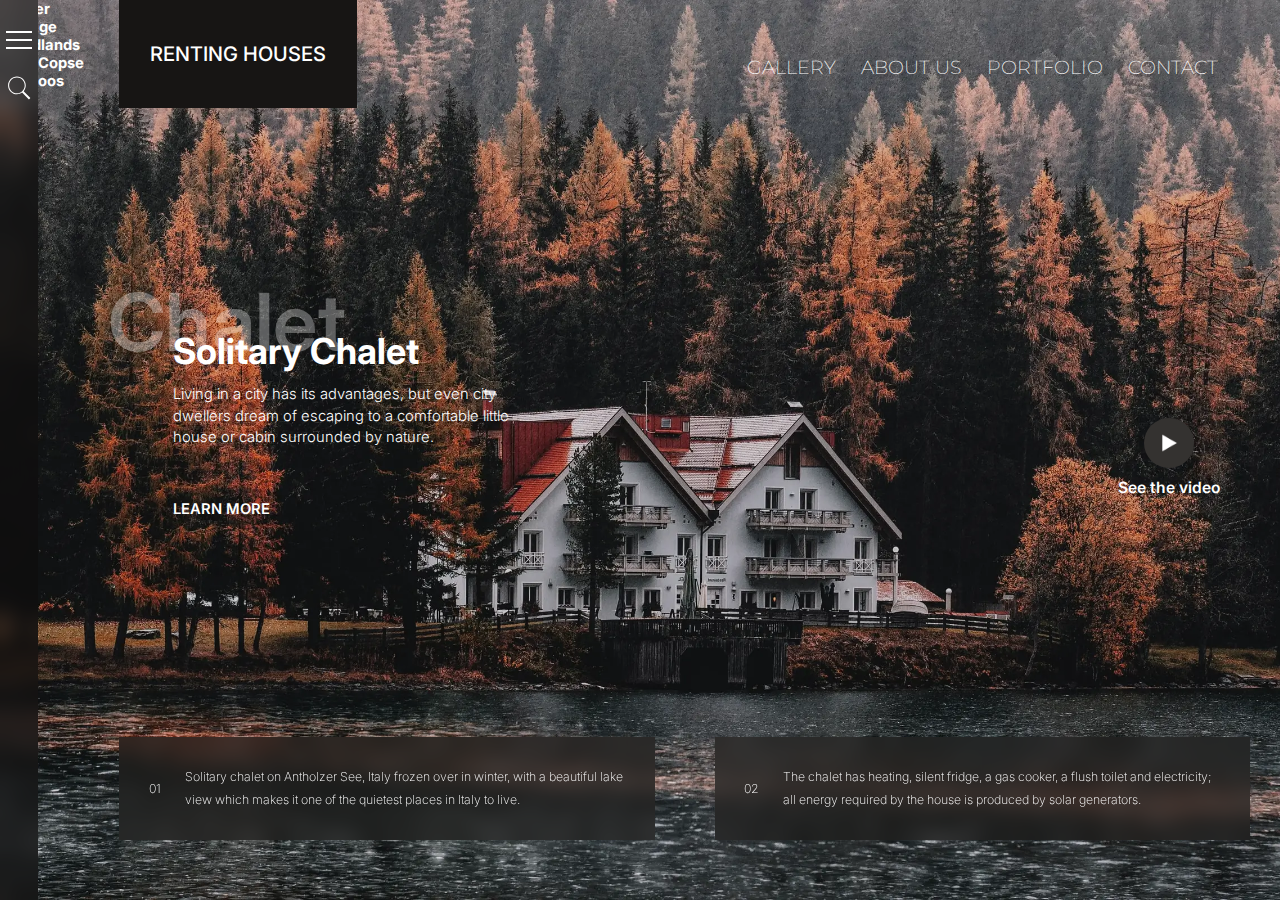
==== index.html @ 2df2606a "Changing houses dinamically almost done" ====
<!DOCTYPE html>
<html lang="en">
<head>
    <meta charset="UTF-8">
    <meta http-equiv="X-UA-Compatible" content="IE=edge">
    <meta name="viewport" content="width=device-width, initial-scale=1.0">
    <title>Solitary Chalet</title>
    <link rel="stylesheet" href="main.css">
    <link rel="preconnect" href="https://fonts.gstatic.com">
    <link href="https://fonts.googleapis.com/css2?family=Inter:wght@300;500;700&family=Montserrat:wght@200&display=swap" rel="stylesheet">
</head>
<body>
    <section class="gallery-hidden">
        <section class="gallery-houses-container">
            <a class="gallery__houses gallery__houses--corner-cottage">
                <article class="gallery__houses-description">
                    <h2>Corner Cottage</h2>
                </article>
            </a>
            <a class="gallery__houses gallery__houses--woodlands">
                <article class="gallery__houses-description">
                    <h2>Woodlands</h2>
                </article>
            </a>
            <a class="gallery__houses gallery__houses--little-copse">
                <article class="gallery__houses-description">
                    <h2>Little Copse</h2>
                </article>
            </a>
            <a class="gallery__houses gallery__houses--cuckoos-nest">
                <article class="gallery__houses-description ">
                    <h2>Cuckoos Nest</h2>
                </article>
            </a>
        </section>
    </section>
    <nav>
        <a href="#" class="nav__gallery">GALLERY</a>
        <a href="#">ABOUT US</a>
        <a href="#">PORTFOLIO</a>
        <a href="#">CONTACT</a>
    </nav>
    <div class="renting">RENTING HOUSES</div>
    <section class="product">
        <span class="product__invisible-text">Chalet</span>
        <h1>Solitary Chalet</h1>
        <p class="product__description">Living in a city has its advantages, but even city dwellers dream of escaping to a comfortable little house or cabin surrounded by nature.</p>
        <p class="product__learn-more"><a href="#">LEARN MORE</a></p>
    </section>
    <div class="play-video">
        <div class="play-video__icon"></div>
        <p>See the video</p>
    </div>
    <article class="house__details house__details--left"><span>01</span><span>Solitary chalet on Antholzer See, Italy frozen over in winter, with a beautiful lake view which makes it one of the quietest places in Italy to live.</span></article>
    <article class="house__details house__details--right"><span>02</span><span>The chalet has heating, silent fridge, a gas cooker, a flush toilet and electricity; all energy required by the house is produced by solar generators.</span></article>
    
    <aside class="left-menu">
        <button class="left-menu__menu-button"><img class= 'left-menu__menu-img' src="images/menu-icon.svg" alt="menu icon"></button>
        <button class="left-menu__search-button"><img class= 'left-menu__search-img' src="images/search-icon.svg" alt="search icon"></button>
    </aside>
    
    <!-- Hidden icons on desktop version -->
    <div class="media-icons media-icons--left-side">
        <a href="#"><img src="images/github-icon.svg" alt="github icon"></a>
        <a href="#"><img src="images/facebook-icon.svg" alt="facebook icon"></a>
    </div>
    <div class="media-icons media-icons--right-side">
        <a href="#"><img src="images/twitter-icon.svg" alt="twitter icon"></a>
        <a href="#"><img src="images/instagram-icon.svg" alt="instagram icon"></a>
    </div>
    <div class="invisible-background"></div>
    <!-- Hidden panels  -->
    <section class="hamburger-menu">
        <div class="centered-menu">
            <span><a class='solitary-chalet'>Solitary Chalet</a></span>
            <span><a class='corner-cottage'>Corner Cottage</a></span>
            <span><a class='woodlands'>Woodlands</a></span>
            <span><a class='little-copse'>Little Copse</a></span>
            <span><a class='cuckoos-nest'>The Cuckoo’s Nest</a></span>
        </div>
    </section>
    <section class="search-menu">
        <div class="input__container">
            <p>What will your next home be?</p>
            <input type="text">
        </div>
    </section>
    <!-- hola mundo -->
    <script src = script.js></script>
</body>
</html>
---- main.css ----
:root {
    --solitary-chalet: rgb(250, 179, 49);
    --corner-cottage:rgb(74, 165, 226); 
    --woodlands:rgb(240, 57, 169);
    --little-copse: rgb(107, 241, 163);
    --cuckoos-nest:rgb(236, 92, 92);
}
* {margin: 0; box-sizing: border-box; transition: transform .2s ease; user-select: none;}
/* Scrollbar styles */
/* body {
    scrollbar-color: rgba(0, 0, 0, .5) rgba(0, 0, 0, 0);
    scrollbar-width: none;
}
body::-webkit-scrollbar {-webkit-appearance: none;}
body::-webkit-scrollbar:vertical {width:6px;}
body::-webkit-scrollbar-button:increment,body::-webkit-scrollbar-button {display: none;} 
body::-webkit-scrollbar:horizontal {height: 10px;}
body::-webkit-scrollbar-thumb {background-color: #adaaaa; border-radius: 20px;}
body::-webkit-scrollbar-track {border-radius: 10px;} */
/* Scrollbar done */
html, body {position: relative; max-width: 100%; overflow-x: hidden;}
html {font-size: 62.5%; font-family: 'Inter', sans-serif; color: white;}
.hamburger-menu {position: absolute; transform: translateX(-100vw); }
.search-menu {position: absolute; transform:translateX(-100vw)}
a {text-decoration: none; color: white;}
button:active, img:active, h1:active, open-aside{transform: scale(1.2);}
nav a:hover {
    transform: scale(1.2);
}
button {
    border: none;
    outline: none;
    background-color: transparent;
    z-index: 3;
}
img {width: calc(1.2em + .3vw); cursor: pointer;}
body {
    height: 100vh;
    display: grid;
    grid-template: 15vh 60vh 30vh 30vh 25vh / repeat(3, 1fr);
    grid-template-areas: 
        "aside aside aside"
        "product product play"
        "details-left details-left details-left"
        "details-right details-right details-right"
        "icons-left nav icons-right";
    background-image: url(images/solitary-chalet.webp);
    background-size: cover;
    background-position: center;
    background-repeat: no-repeat;
}
.renting {
    position: absolute;
    justify-self: center;
    display: flex;
    justify-content: center;
    align-items: center;
    width: 120%;
    height: 10vh;
    grid-row: -1 / 1;
    grid-column: 2 / 3;
    background-color: rgb(23, 21, 20);
    font-size: calc(.8em + .2vw);
    font-weight: 500;
    z-index: 3;
}
aside {
    grid-area: aside;
    display: flex;
    justify-content: space-between;
    height: 10vh;
    padding-left: calc(100vw/7 - calc(1em + .3vw));
    padding-right: calc(100vw/7 - calc(1em + .3vw));
}
.product {
    grid-area: product;
    position: relative;
    font-size: calc(.6em + .5vw);
    width: 70%;
    max-width: 250px;
    margin-left: 14%;
    align-self: center;
    font-weight: 600;
}
.product h1 {
    line-height: calc(.2em + .5vw);
    margin-bottom: 5%;
    font-size: calc(2em + .5vw);
}
.product .product__description {
    line-height: 145%;
    margin-bottom: 10%;
    font-weight: 300;
}
.product .product__learn-more {
    font-weight: 600;
}
.product .product__learn-more a:active {
    color: var(--solitary-chalet);
}
.product__invisible-text {
    position: absolute;
    top: calc(-22px - calc(.2em + .5vw));
    left: -6%;
    font-size: x-large;
    color: rgba(255, 255, 255, 0.322);
    transform: scale(1.4);
}
.play-video {
    grid-area: play;
    height: 26%;
    margin: auto 0;
    display: flex;
    gap: 10%;
    flex-direction: column;
    align-items: center;
}
.play-video .play-video__icon{
    width: 30px;
    height: 30px;
    background-color: rgb(52, 50, 48);
    background-image: url(images/play-icon.png);
    background-size: 40%;
    background-repeat: no-repeat;
    background-position: center;
    border-radius: 50%;
    transition: transform .3s cubic-bezier(1,-0.17, 0.41, 1.18);
}
.play-video p {font-size: calc(.5em + .9vw); font-weight: 600;}

.house__details {
    width: 90%;
    height: 80%;
    max-height: 120px;
    padding: 5%;
    display: flex;
    align-items: center;
    gap: 5%;
    align-self: flex-end;
    justify-self: center;
    margin-bottom: 10%;
    font-size: calc(.6em + .5vw);
    font-weight: 200;
    line-height: 180%;
    background: rgba( 23, 21, 20, 0.60 );
    backdrop-filter: blur( 10.0px );
    -webkit-backdrop-filter: blur( 10.0px );
}
.house__details--left {grid-area: details-left;}
.house__details--right {grid-area: details-right;}
.play {grid-area: play;}
.media-icons {
    height: 40%;
    display: flex;
    gap: 2vh;
    flex-direction: column;
    justify-content: center;
    align-self: center;
}
.media-icons--left-side {
    grid-area: icons-left;
    justify-self: flex-end;
}
nav {
    grid-area: nav;
    align-self: center;
    justify-self: center;
    display: flex;
    flex-direction: column;
    text-align: center;
    gap: 1.5vh;
    padding: 4%;
    font-family: 'Montserrat', sans-serif;
    font-size: calc(.7em + .3vw);
    font-weight: 200;
    color: rgb(233, 224, 224);
}
.media-icons--right-side {grid-area: icons-right;}
.invisible-background {
    width: 101%;
    height: 25vh;
    background-color: #171514;
    grid-row: 5 / span 1;
    grid-column: 1 / span 3;
    z-index: -1;
}
.hamburger-menu, .search-menu {
    width: 100%;
    height: 130vh;
    background: rgba( 0, 0, 0, 0.60 );
    backdrop-filter: blur( 7.0px );
    -webkit-backdrop-filter: blur( 10.0px );
    transition: transform .4s ease;
}
.hamburger-menu--show {transform: translateX(0);}
.search-menu--show {transform: translateX(0);}
.centered-menu, .input__container {
    width: 100vw;
    height: 60vh;
    top: 20vh;
    position: sticky;
    display: flex;
    flex-direction: column;
    justify-content: center;
    align-items: center;
    gap: 10%;
    font-size: calc(2em + 1vw);
    font-family: 'Montserrat', sans-serif;
    transform: scaleX(.9);
}
.centered-menu span a:active {
    color: var(--solitary-chalet);
    transition: .2s ease;
}
.input__container input{
    height: 10%;
    width: 80%;
    padding: 20px;
    max-width: 800px;
    outline: none;
    background-color: rgba(206, 155, 62, 0.63);
    border: none;
    border-radius: 30px;
    color: white;
    font-size: 1.5rem;
    font-family: -apple-system, BlinkMacSystemFont, 'Segoe UI', Roboto, Oxygen, Ubuntu, Cantarell, 'Open Sans', 'Helvetica Neue', sans-serif;
}
/* landscape */
@media (min-width: 560px) and (orientation: landscape) {
    body {
        grid-template: 15vh repeat(2, 1fr) / 7% repeat(2, 1fr);
        grid-template-areas: 
            "left-menu renting nav"
            "left-menu product play"
            "left-menu details-left details-right";
        font-size: calc(.6em + .3vw);
    }
    img {width: calc(1em + .3vw);}
    .hamburger-menu, .search-menu {height: 100%;}
    .menu-close{
        position: fixed;
        top: 3.5%;
    }
    .renting {
        margin-left: 5%;
        justify-self: flex-start;
        width: 40%;
        height: 12vh;
    }
    .media-icons, .invisible-background {
        position: absolute;
        left: -200vw;
    }
    .left-menu {
        grid-area: left-menu;
        position: fixed;
        flex-direction: column;
        justify-content: flex-start;
        gap: 2%;
        height: 100%;
        padding: 0;
        padding-top: 2%;
        background: rgba(14, 13, 13, 0.644);
        backdrop-filter: blur( 10.0px );
        -webkit-backdrop-filter: blur( 10.0px );
    }
    nav {
        flex-direction: initial;
        gap: 2vw;
        font-size: calc(.7em + .3vw);
    }
    .product {
        align-self: flex-end;
        width: auto;
    }
    .play-video {
        justify-self: flex-end;
        align-self: flex-end;
        margin: 0;
        margin-right: 10%;
        font-size: smaller;
    }
    .house__details {height: auto;}
}
@media (min-width: 1024px) and (orientation: landscape) {
    img {width: calc(1em + 1vw);}
    .renting {font-size: calc(1em + .8vw);}
    nav {font-size: calc(.6em + 1vw);}
    .product {
        font-size: 1.5em;
        max-width: 100%;
    }
    .product__invisible-text {
        font-size: calc(3em + 1vw);
        top: calc(-22px - calc(.5em + .5vw));
    }
    .product .product__description {width: 70%;}
    .play-video .play-video__icon {
        width: 50px;
        height: 50px;
    }
    
    .play-video__icon:hover {transform: scale(1.2);}
    .house__details:hover {transform: scale(1.1);}
    .centered-menu span a:hover {color: rgba(245, 219, 105, 0.87);}
}
/* portrait */
@media (min-width: 320px) and (orientation: portrait) {
    /* Hidden gallery */
    .gallery-hidden {
        height: 100%;
        width: 100%;
        position: absolute;
        display:none;
        flex-direction: column;
        padding-top: 11vh;
        z-index: 2;
        transform: translateY(100vh);
        background: rgba( 23, 21, 20, 0.60 );
        backdrop-filter: blur( 10.0px );
        -webkit-backdrop-filter: blur( 10.0px );
    }
    .gallery-show {
        display:initial;
    }
    .gallery-show--transition {
        transform: translateY(0);
        transition: transform .6s cubic-bezier(0.29, 1.1, 0.93, 0.85);
    }
    .gallery-houses-container {
        display: flex;
        flex-direction: column;
        gap: 40px;
        padding: 35px;
    }
    .gallery__houses {
        position: relative;
        height: 200px;
        display: flex;
        align-items: flex-end;
        background-image: url(images/solitary-chalet-768min.jpg);
        border-radius: 10px;
        padding: 15px;
        text-align: center;
        overflow: hidden;
    }
    .gallery__houses:hover {transform: scale(1.1);}
    .gallery__houses:hover .gallery__houses-description{
        position: relative;
        top: 0;
    }
    .gallery__houses-description {
        position: absolute;
        top: 100%;
        transition: .4s ease;
    }


    /* end */
    body {
        height: auto;
        grid-template-rows: 15vh 60vh 15vh 15vh 25vh;
        background-image: url(images/solitary-chalet-mobile-320min.jpg);
        overflow: hidden;
    }
    .search-menu {position: absolute; transform:translateX(100vw);}
    .search-menu--show {transform: translateX(0);}
    .menu-close{
        position: fixed;
        right: calc(100vw/7 - calc(1em + .3vw));;
        top: 3.5%;
    }
    .hamburger-menu__close {left: calc(100vw/7 - calc(1em + .3vw));}
    .play-video__icon:active {
        transform: scale(1.2);
    }
}
@media (min-width: 768px) and (orientation: portrait) {
    body {
        grid-template-rows:  15vh 60vh 30vh 5vh 25vh;
        background-image: url(images/solitary-chalet-768min.jpg);
    }
    img {width: calc(2em + .3vw);}
    .renting {font-size: calc(1.5em + .2vw);}
    nav {font-size: calc(1em + .4vw);}
    .product {
        font-size: calc(1.5em + .5vw);
        max-width: 80%;
    }
    .product .product__invisible-text {font-size: calc(3em + .2vw);}
    .product .product__invisible-text {top: calc(-22px - calc(.7em + .5vw));}
    .play-video .play-video__icon {
        width: 50px;
        height: 50px;
    }
    .house__details {
        width: 65%;
        margin-bottom: 15%;
    }
    .house__details--left {
        grid-column: 1 / 3;
        justify-self: flex-start;
        margin-left: 5%;
    }
    .house__details--right {
        grid-row: 3 / 4;
        grid-column: 2 / 4;
        justify-self: flex-end;
        margin-right: 5%;
    }
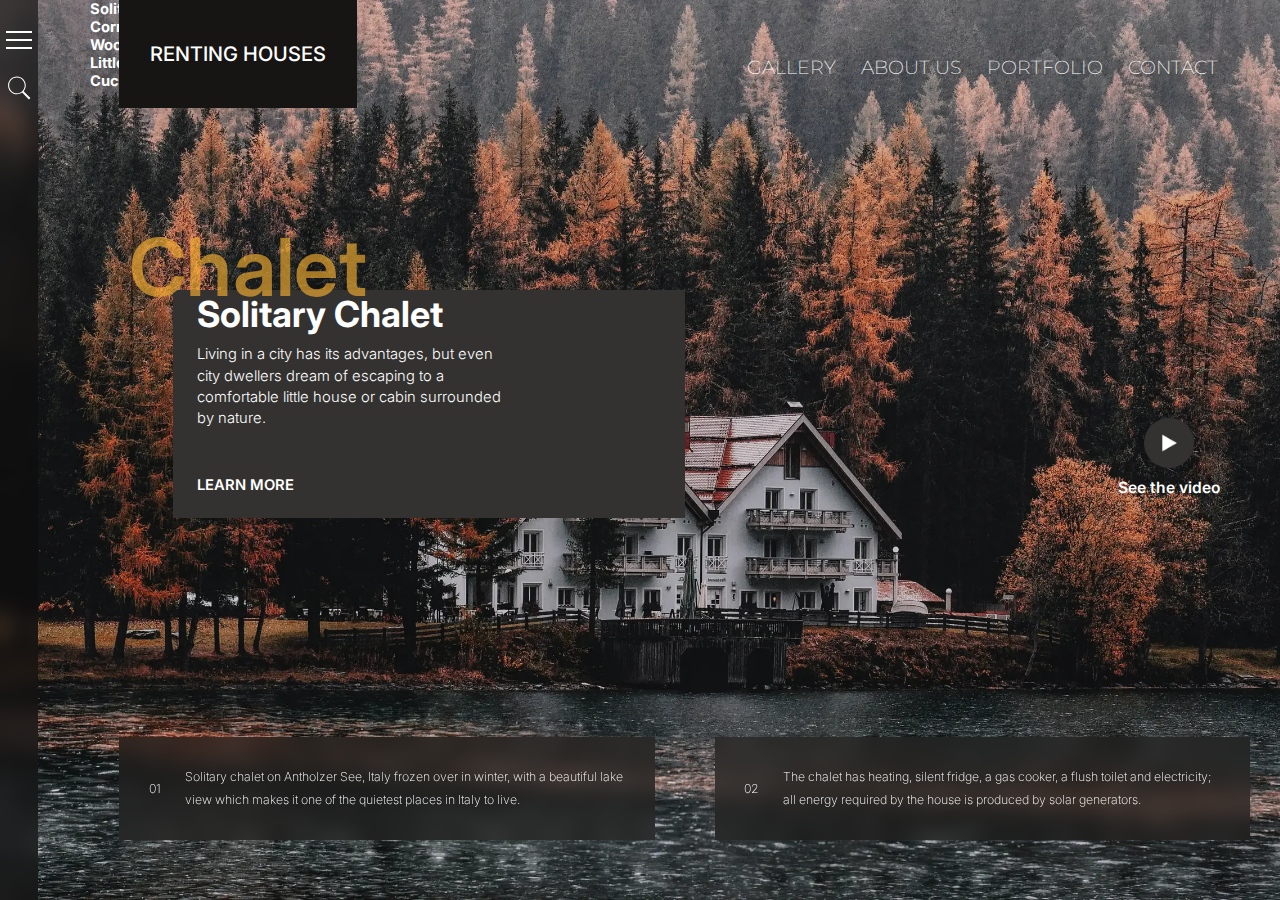
==== commit 37a4361d: "portrait mobile version done" ====
--- a/index.html
+++ b/index.html
@@ -10,24 +10,30 @@
     <link href="https://fonts.googleapis.com/css2?family=Inter:wght@300;500;700&family=Montserrat:wght@200&display=swap" rel="stylesheet">
 </head>
 <body>
-    <section class="gallery-hidden">
+    <div class="background"></div>
+    <section class="menu gallery-hidden">
         <section class="gallery-houses-container">
-            <a class="gallery__houses gallery__houses--corner-cottage">
+            <a class="gallery__houses gallery__houses--solitary-chalet" data-house= 'chalet'>
+                <article class="gallery__houses-description">
+                    <h2>Solitary Chalet</h2>
+                </article>
+            </a>
+            <a class="gallery__houses gallery__houses--corner-cottage" data-house= 'cottage'>
                 <article class="gallery__houses-description">
                     <h2>Corner Cottage</h2>
                 </article>
             </a>
-            <a class="gallery__houses gallery__houses--woodlands">
+            <a class="gallery__houses gallery__houses--woodlands" data-house= 'woodlands'>
                 <article class="gallery__houses-description">
                     <h2>Woodlands</h2>
                 </article>
             </a>
-            <a class="gallery__houses gallery__houses--little-copse">
+            <a class="gallery__houses gallery__houses--little-copse" data-house= 'copse'>
                 <article class="gallery__houses-description">
                     <h2>Little Copse</h2>
                 </article>
             </a>
-            <a class="gallery__houses gallery__houses--cuckoos-nest">
+            <a class="gallery__houses gallery__houses--cuckoos-nest" data-house= 'nest'>
                 <article class="gallery__houses-description ">
                     <h2>Cuckoos Nest</h2>
                 </article>
@@ -70,16 +76,16 @@
     </div>
     <div class="invisible-background"></div>
     <!-- Hidden panels  -->
-    <section class="hamburger-menu">
+    <section class="menu hamburger-menu">
         <div class="centered-menu">
-            <span><a class='solitary-chalet'>Solitary Chalet</a></span>
-            <span><a class='corner-cottage'>Corner Cottage</a></span>
-            <span><a class='woodlands'>Woodlands</a></span>
-            <span><a class='little-copse'>Little Copse</a></span>
-            <span><a class='cuckoos-nest'>The Cuckoo’s Nest</a></span>
+            <span><a class='menu__houses solitary-chalet' data-house= 'chalet'>Solitary Chalet</a></span>
+            <span><a class='menu__houses corner-cottage' data-house= 'cottage'>Corner Cottage</a></span>
+            <span><a class='menu__houses woodlands' data-house= 'woodlands'>Woodlands</a></span>
+            <span><a class='menu__houses little-copse' data-house= 'copse'>Little Copse</a></span>
+            <span><a class='menu__houses cuckoos-nest' data-house= 'nest'>The Cuckoo’s Nest</a></span>
         </div>
     </section>
-    <section class="search-menu">
+    <section class="menu search-menu">
         <div class="input__container">
             <p>What will your next home be?</p>
             <input type="text">
--- a/main.css
+++ b/main.css
@@ -6,19 +6,15 @@
     --cuckoos-nest:rgb(236, 92, 92);
 }
 * {margin: 0; box-sizing: border-box; transition: transform .2s ease; user-select: none;}
-/* Scrollbar styles */
-/* body {
-    scrollbar-color: rgba(0, 0, 0, .5) rgba(0, 0, 0, 0);
-    scrollbar-width: none;
-}
-body::-webkit-scrollbar {-webkit-appearance: none;}
-body::-webkit-scrollbar:vertical {width:6px;}
-body::-webkit-scrollbar-button:increment,body::-webkit-scrollbar-button {display: none;} 
-body::-webkit-scrollbar:horizontal {height: 10px;}
-body::-webkit-scrollbar-thumb {background-color: #adaaaa; border-radius: 20px;}
-body::-webkit-scrollbar-track {border-radius: 10px;} */
-/* Scrollbar done */
-html, body {position: relative; max-width: 100%; overflow-x: hidden;}
+
+html, body {
+    position: relative;
+    max-width: 100%; 
+    overflow-x: hidden;
+}
+.overflow-hidden {
+    overflow-y: hidden;
+}
 html {font-size: 62.5%; font-family: 'Inter', sans-serif; color: white;}
 .hamburger-menu {position: absolute; transform: translateX(-100vw); }
 .search-menu {position: absolute; transform:translateX(-100vw)}
@@ -81,6 +77,8 @@
     margin-left: 14%;
     align-self: center;
     font-weight: 600;
+    background-color: rgb(52, 50, 48);
+    padding: 3% 5% 4% 4%;
 }
 .product h1 {
     line-height: calc(.2em + .5vw);
@@ -101,7 +99,7 @@
 .product__invisible-text {
     position: absolute;
     top: calc(-22px - calc(.2em + .5vw));
-    left: -6%;
+    left: -2%;
     font-size: x-large;
     color: rgba(255, 255, 255, 0.322);
     transform: scale(1.4);
@@ -191,11 +189,13 @@
     backdrop-filter: blur( 7.0px );
     -webkit-backdrop-filter: blur( 10.0px );
     transition: transform .4s ease;
+    display: flex;
+    justify-content: center;
 }
 .hamburger-menu--show {transform: translateX(0);}
 .search-menu--show {transform: translateX(0);}
 .centered-menu, .input__container {
-    width: 100vw;
+    width: auto;
     height: 60vh;
     top: 20vh;
     position: sticky;
@@ -308,7 +308,7 @@
 @media (min-width: 320px) and (orientation: portrait) {
     /* Hidden gallery */
     .gallery-hidden {
-        height: 100%;
+        height: 100vh;
         width: 100%;
         position: absolute;
         display:none;
@@ -319,19 +319,23 @@
         background: rgba( 23, 21, 20, 0.60 );
         backdrop-filter: blur( 10.0px );
         -webkit-backdrop-filter: blur( 10.0px );
+        transition: transform .6s ease-in-out;
+        overscroll-behavior: contain;
+        overflow: scroll;
     }
     .gallery-show {
         display:initial;
     }
     .gallery-show--transition {
         transform: translateY(0);
-        transition: transform .6s cubic-bezier(0.29, 1.1, 0.93, 0.85);
+        transition: transform .6s ease-in-out;
     }
     .gallery-houses-container {
         display: flex;
         flex-direction: column;
         gap: 40px;
         padding: 35px;
+        /* overflow: scroll; */
     }
     .gallery__houses {
         position: relative;
@@ -344,13 +348,34 @@
         text-align: center;
         overflow: hidden;
     }
+
+    .gallery__houses--solitary-chalet {
+        background-image: url(images/solitary-chalet.webp);
+        background-size:cover;
+    }
+    .gallery__houses--corner-cottage {
+        background-image: url(images/cottage.jpg);
+        background-size: cover;
+    }
+    .gallery__houses--woodlands {
+        background-image: url(images/woodlands.jpg);
+        background-size: cover;
+    }
+    .gallery__houses--little-copse {
+        background-image: url(images/copse.jpg);
+        background-size: cover;
+    }
+    .gallery__houses--cuckoos-nest {
+        background-image: url(images/nest.jpg);
+        background-size: cover;
+    }
     .gallery__houses:hover {transform: scale(1.1);}
     .gallery__houses:hover .gallery__houses-description{
         position: relative;
         top: 0;
     }
     .gallery__houses-description {
-        position: absolute;
+        /* position: absolute; */
         top: 100%;
         transition: .4s ease;
     }
@@ -361,7 +386,6 @@
         height: auto;
         grid-template-rows: 15vh 60vh 15vh 15vh 25vh;
         background-image: url(images/solitary-chalet-mobile-320min.jpg);
-        overflow: hidden;
     }
     .search-menu {position: absolute; transform:translateX(100vw);}
     .search-menu--show {transform: translateX(0);}
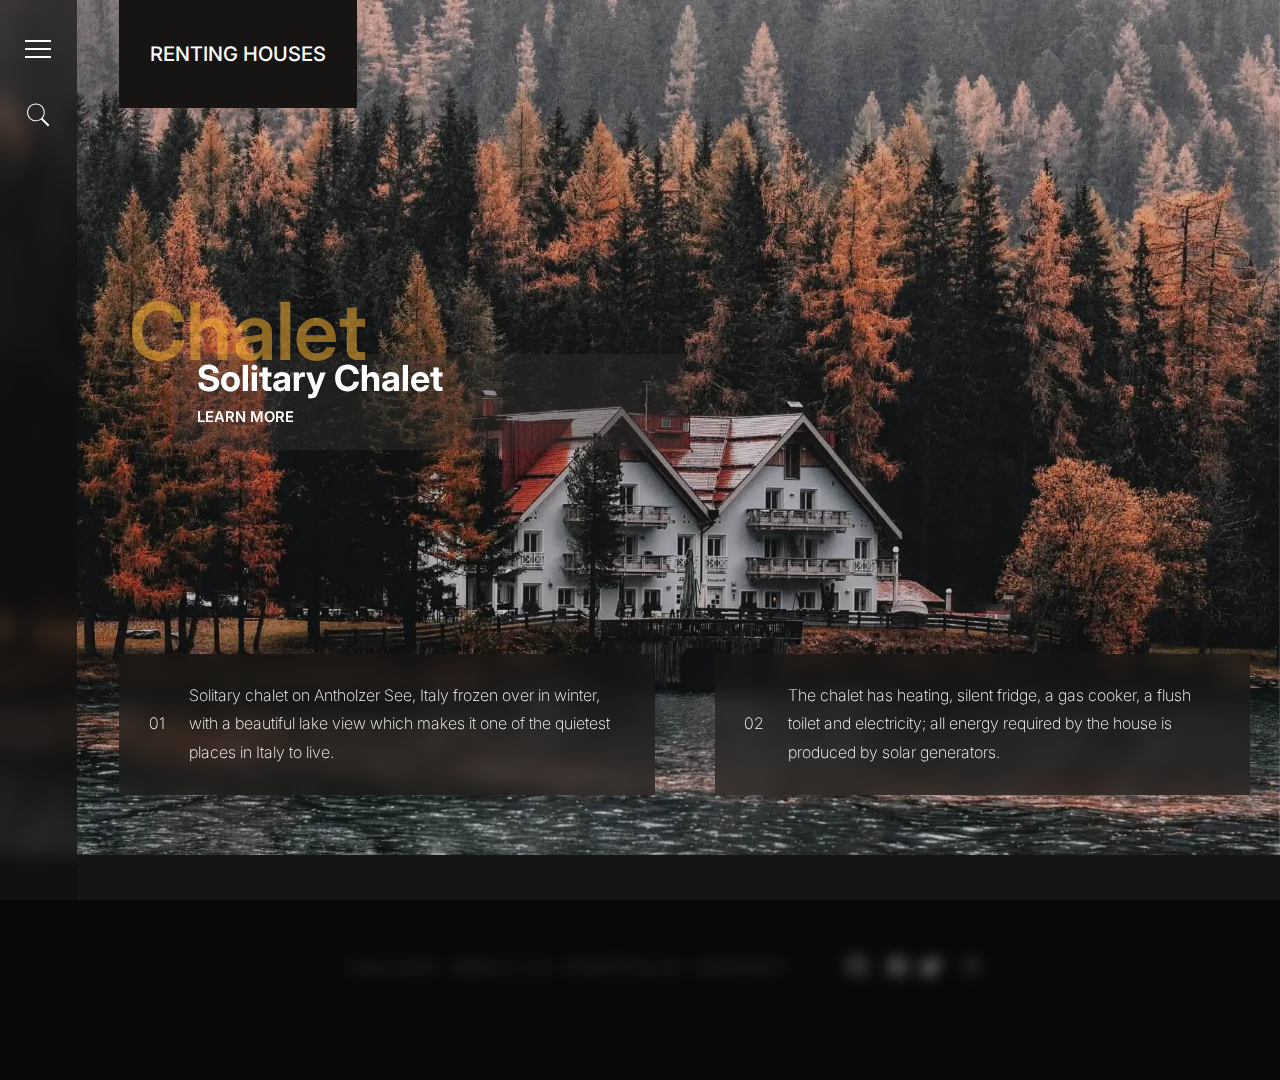
==== commit 25fb4e35: "performance increased by image size reducing and lazyload script" ====
--- a/index.html
+++ b/index.html
@@ -8,44 +8,45 @@
     <link rel="stylesheet" href="main.css">
     <link rel="preconnect" href="https://fonts.gstatic.com">
     <link href="https://fonts.googleapis.com/css2?family=Inter:wght@300;500;700&family=Montserrat:wght@200&display=swap" rel="stylesheet">
+    <script defer src = script.js></script>
 </head>
 <body>
-    <div class="background"></div>
-    <section class="menu gallery-hidden">
+    <img class='bodyBackImg lazyload' data-src="images/solitary-chalet.jpg" alt="">
+    <section class="menu gallery-menu">
         <section class="gallery-houses-container">
-            <a class="gallery__houses gallery__houses--solitary-chalet" data-house= 'chalet'>
+            <a class="gallery__houses" data-house= 'chalet'>
+                <img class='gallery__img lazyload' data-src="images/solitary-chalet-tablet.jpg" alt="">
                 <article class="gallery__houses-description">
                     <h2>Solitary Chalet</h2>
                 </article>
             </a>
-            <a class="gallery__houses gallery__houses--corner-cottage" data-house= 'cottage'>
+            <a class="gallery__houses" data-house= 'cottage'>
+                <img class='gallery__img lazyload' data-src="images/cottage-tablet.jpg" alt="">
                 <article class="gallery__houses-description">
                     <h2>Corner Cottage</h2>
                 </article>
             </a>
-            <a class="gallery__houses gallery__houses--woodlands" data-house= 'woodlands'>
+            <a class="gallery__houses" data-house= 'woodlands'>
+                <img class='gallery__img lazyload' data-src="images/woodlands-tablet.jpg" alt="">
                 <article class="gallery__houses-description">
                     <h2>Woodlands</h2>
                 </article>
             </a>
-            <a class="gallery__houses gallery__houses--little-copse" data-house= 'copse'>
+            <a class="gallery__houses" data-house= 'copse'>
+                <img class='gallery__img lazyload' data-src="images/copse-tablet.jpg" alt="">
                 <article class="gallery__houses-description">
                     <h2>Little Copse</h2>
                 </article>
             </a>
-            <a class="gallery__houses gallery__houses--cuckoos-nest" data-house= 'nest'>
+            <a class="gallery__houses" data-house= 'nest'>
+                <img class='gallery__img lazyload' data-src="images/nest-tablet.jpg" alt="">
                 <article class="gallery__houses-description ">
                     <h2>Cuckoos Nest</h2>
                 </article>
             </a>
         </section>
     </section>
-    <nav>
-        <a href="#" class="nav__gallery">GALLERY</a>
-        <a href="#">ABOUT US</a>
-        <a href="#">PORTFOLIO</a>
-        <a href="#">CONTACT</a>
-    </nav>
+
     <div class="renting">RENTING HOUSES</div>
     <section class="product">
         <span class="product__invisible-text">Chalet</span>
@@ -66,15 +67,6 @@
     </aside>
     
     <!-- Hidden icons on desktop version -->
-    <div class="media-icons media-icons--left-side">
-        <a href="#"><img src="images/github-icon.svg" alt="github icon"></a>
-        <a href="#"><img src="images/facebook-icon.svg" alt="facebook icon"></a>
-    </div>
-    <div class="media-icons media-icons--right-side">
-        <a href="#"><img src="images/twitter-icon.svg" alt="twitter icon"></a>
-        <a href="#"><img src="images/instagram-icon.svg" alt="instagram icon"></a>
-    </div>
-    <div class="invisible-background"></div>
     <!-- Hidden panels  -->
     <section class="menu hamburger-menu">
         <div class="centered-menu">
@@ -87,11 +79,32 @@
     </section>
     <section class="menu search-menu">
         <div class="input__container">
-            <p>What will your next home be?</p>
-            <input type="text">
+            <p class="input-container__text">What will your next home be?</p>
+            <form class="form">
+                <input class= "input-container__input-box" type="text">
+                <button type="submit" class="input-submit">Send</button>
+            </form>
         </div>
     </section>
-    <!-- hola mundo -->
-    <script src = script.js></script>
+    <footer>
+        <div class="navContainer">
+            <div class="media-icons media-icons--left-side">
+                <a href="#"><img src="images/github-icon.svg" alt="github icon"></a>
+                <a href="#"><img src="images/facebook-icon.svg" alt="facebook icon"></a>
+            </div>
+            <nav>
+                <a href="#" class="nav__el nav__gallery">GALLERY</a>
+                <a href="#" class="nav__el">ABOUT US</a>
+                <a href="#" class="nav__el">PORTFOLIO</a>
+                <a href="#" class="nav__el">CONTACT</a>
+            </nav>
+            <div class="media-icons media-icons--right-side">
+                <a href="#"><img src="images/twitter-icon.svg" alt="twitter icon"></a>
+                <a href="#"><img src="images/instagram-icon.svg" alt="instagram icon"></a>
+            </div>
+        </div>
+    </footer>
+    <script src="lazysizes.min.js" async></script>
 </body>
+
 </html>--- a/main.css
+++ b/main.css
@@ -1,434 +1,703 @@
 :root {
-    --solitary-chalet: rgb(250, 179, 49);
-    --corner-cottage:rgb(74, 165, 226); 
-    --woodlands:rgb(240, 57, 169);
-    --little-copse: rgb(107, 241, 163);
-    --cuckoos-nest:rgb(236, 92, 92);
-}
-* {margin: 0; box-sizing: border-box; transition: transform .2s ease; user-select: none;}
-
-html, body {
-    position: relative;
-    max-width: 100%; 
-    overflow-x: hidden;
+  --solitary-chalet: rgb(250, 179, 49);
+  --corner-cottage: rgb(74, 165, 226);
+  --woodlands: rgb(240, 57, 169);
+  --little-copse: rgb(107, 241, 163);
+  --cuckoos-nest: rgb(236, 92, 92);
+}
+* {
+  margin: 0;
+  box-sizing: border-box;
+  transition: transform 0.2s ease;
+  user-select: none;
+}
+
+html,
+body {
+  position: relative;
+  max-width: 100vw;
+  overflow-x: hidden;
 }
 .overflow-hidden {
+  overflow-y: hidden;
+}
+html {
+  font-size: 62.5%;
+  font-family: "Inter", sans-serif;
+  color: white;
+}
+.hamburger-menu {
+  position: absolute;
+  transform: translateY(100vh);
+}
+.search-menu {
+  transform: translateX(-100vw);
+}
+
+a {
+  text-decoration: none;
+  color: white;
+}
+button:active,
+img:active,
+h1:active,
+open-aside {
+  transform: scale(1.2);
+}
+nav a:hover {
+  transform: scale(1.2);
+}
+button {
+  border: none;
+  outline: none;
+  background-color: transparent;
+  z-index: 3;
+}
+img {
+  width: calc(1.2em + 0.3vw);
+  cursor: pointer;
+}
+body {
+  height: 100%;
+  display: grid;
+  grid-template: 15vh 60vh 30vh 30vh 25vh / repeat(3, 1fr);
+  grid-template-areas:
+    "aside aside aside"
+    "product product play"
+    "details-left details-left details-left"
+    "details-right details-right details-right"
+    "icons-left nav icons-right";
+  background-size: cover;
+  background-position: center;
+  background-repeat: no-repeat;
+}
+.renting {
+  position: absolute;
+  justify-self: center;
+  display: flex;
+  justify-content: center;
+  align-items: center;
+  width: 120%;
+  height: 10vh;
+  grid-row: -1 / 1;
+  grid-column: 2 / 3;
+  background-color: rgb(23, 21, 20);
+  font-size: calc(0.8em + 0.2vw);
+  font-weight: 500;
+  z-index: 3;
+}
+aside {
+  grid-area: aside;
+  display: flex;
+  justify-content: space-between;
+  height: 10vh;
+}
+.product {
+  grid-area: product;
+  position: relative;
+  font-size: calc(0.6em + 0.9vw);
+  width: 100%;
+  max-width: 250px;
+  margin-left: 14%;
+  align-self: center;
+  font-weight: 600;
+  background-color: rgb(52, 50, 48, 0.4);
+  padding: 3% 5% 4% 4%;
+}
+.product h1 {
+  line-height: calc(0.2em + 0.5vw);
+  margin-bottom: 5%;
+  font-size: calc(2em + 0.5vw);
+}
+.product .product__description {
+  display: none;
+  line-height: 145%;
+  margin-bottom: 10%;
+  font-weight: 300;
+}
+.product .product__learn-more {
+  font-weight: 600;
+}
+.product .product__learn-more a:active {
+  color: var(--solitary-chalet);
+}
+.product__invisible-text {
+  position: absolute;
+  top: calc(-22px - calc(0.2em + 0.5vw));
+  left: -2%;
+  font-size: xx-large;
+  color: rgba(255, 255, 255, 0.322);
+  transform: scale(1.4);
+}
+.play-video {
+  grid-area: play;
+  height: 100px;
+  margin: auto 0;
+  display: flex;
+  gap: 10%;
+  flex-direction: column;
+  align-items: center;
+}
+.play-video .play-video__icon {
+  width: 40px;
+  height: 40px;
+  background-color: rgb(52, 50, 48);
+  background-image: url(images/play-icon.png);
+  background-size: 40%;
+  background-repeat: no-repeat;
+  background-position: center;
+  border-radius: 50%;
+  transition: transform 0.3s cubic-bezier(1, -0.17, 0.41, 1.18);
+}
+.play-video p {
+  padding: 5px;
+  font-size: calc(0.5em + 0.9vw);
+  font-weight: 600;
+  background-color: rgb(52 50 48 / 40%);
+}
+
+.house__details {
+  width: 90%;
+  height: 80%;
+  padding: 5%;
+  display: flex;
+  align-items: center;
+  gap: 5%;
+  align-self: flex-end;
+  justify-self: center;
+  margin-bottom: 10%;
+  font-size: calc(0.6em + 0.5vw);
+  font-weight: 200;
+  line-height: 180%;
+  background: rgba(23, 21, 20, 0.6);
+  backdrop-filter: blur(10px);
+  -webkit-backdrop-filter: blur(10px);
+}
+.house__details--left {
+  grid-area: details-left;
+}
+.house__details--right {
+  grid-area: details-right;
+}
+.play {
+  grid-area: play;
+}
+.media-icons {
+  display: flex;
+  gap: 2vh;
+  flex-direction: column;
+  justify-content: center;
+  align-self: center;
+}
+.media-icons--left-side {
+  justify-self: flex-end;
+  z-index: 1;
+  order: 0;
+}
+nav {
+  grid-area: nav;
+  align-self: center;
+  justify-self: center;
+  display: flex;
+  flex-direction: column;
+  text-align: center;
+  gap: 1.5vh;
+  padding: 4%;
+  font-family: "Montserrat", sans-serif;
+  font-size: calc(0.7em + 0.3vw);
+  font-weight: 200;
+  color: rgb(233, 224, 224);
+  z-index: 1;
+  order: 1;
+}
+.media-icons--right-side {
+  justify-self: start;
+  z-index: 1;
+  order: 2;
+}
+.hamburger-menu,
+.search-menu {
+  width: 100%;
+  height: 100%;
+  background: rgba(0, 0, 0, 0.6);
+  backdrop-filter: blur(7px);
+  -webkit-backdrop-filter: blur(10px);
+  transition: transform 0.4s ease;
+  display: flex;
+  justify-content: center;
+  z-index: 1;
+  position: fixed;
+  top: 0;
+}
+.hamburger-menu--show {
+  transform: translateX(0);
+}
+.search-menu--show {
+  transform: translateX(0);
+}
+
+.centered-menu span a:active {
+  color: var(--solitary-chalet);
+  transition: 0.2s ease;
+}
+.centered-menu,
+.input__container {
+  width: auto;
+  height: 100vh;
+  position: sticky;
+  top: 0;
+  display: flex;
+  flex-direction: column;
+  justify-content: center;
+  align-items: center;
+  gap: 4%;
+  font-size: calc(2em + 1vw);
+  text-align: center;
+  font-family: "Montserrat", sans-serif;
+  transform: scaleX(0.9);
+}
+.form {
+  display: flex;
+  justify-content: space-between;
+  width: 80%;
+}
+.input-container__input-box,
+.input-submit {
+  height: 5rem;
+  width: 100%;
+  padding: 20px;
+  max-width: 800px;
+  outline: none;
+  background-color: rgba(206, 155, 62, 0.63);
+  border: none;
+  border-radius: 30px;
+  color: white;
+  font-size: 1.5rem;
+  font-family: -apple-system, BlinkMacSystemFont, "Segoe UI", Roboto, Oxygen,
+    Ubuntu, Cantarell, "Open Sans", "Helvetica Neue", sans-serif;
+}
+.input-submit {
+  display: none;
+  width: 20%;
+  padding: 10px;
+  border-radius: 20px;
+  transition: 0.3s;
+}
+.input-submit--show {
+  display: initial;
+}
+.input-container__input-box {
+  transition: 0.2s cubic-bezier(0, 1.46, 0.54, 0.96);
+}
+.input-container__input-box--searching {
+  width: 75%;
+  align-self: flex-start;
+}
+
+/* Footer */
+footer {
+  display: flex;
+  justify-content: center;
+  width: 100%;
+  height: 25vh;
+  background-color: #171514;
+  grid-row: 5 / span 1;
+  grid-column: 1 / span 3;
+  z-index: 0;
+}
+.navContainer {
+  display: flex;
+  flex-direction: row;
+  justify-content: center;
+  gap: 15%;
+}
+/* landscape */
+@media (min-width: 560px) and (orientation: landscape) {
+  body {
+    grid-template: 15vh repeat(2, 43vh) 30vh / 7% repeat(2, 1fr);
+    grid-template-areas:
+      "left-menu renting _ "
+      "left-menu product play"
+      "left-menu details-left details-right"
+      "left-menu  footer footer";
+    font-size: calc(0.6em + 0.3vw);
+  }
+  img {
+    width: calc(1em + 0.3vw);
+  }
+  .left-menu {
+    grid-area: left-menu;
+    position: fixed;
+    flex-direction: column;
+    justify-content: flex-start;
+    gap: 2%;
+    height: 100%;
+    z-index: 3;
+    padding: 0;
+    padding-top: 2%;
+    background: rgba(14, 13, 13, 0.644);
+    backdrop-filter: blur(10px);
+    -webkit-backdrop-filter: blur(10px);
+  }
+  /* gallery */
+  body .gallery-menu {
+    transform: translateX(-100vw);
+    height: 100%;
     overflow-y: hidden;
-}
-html {font-size: 62.5%; font-family: 'Inter', sans-serif; color: white;}
-.hamburger-menu {position: absolute; transform: translateX(-100vw); }
-.search-menu {position: absolute; transform:translateX(-100vw)}
-a {text-decoration: none; color: white;}
-button:active, img:active, h1:active, open-aside{transform: scale(1.2);}
-nav a:hover {
-    transform: scale(1.2);
-}
-button {
-    border: none;
-    outline: none;
-    background-color: transparent;
-    z-index: 3;
-}
-img {width: calc(1.2em + .3vw); cursor: pointer;}
-body {
-    height: 100vh;
-    display: grid;
-    grid-template: 15vh 60vh 30vh 30vh 25vh / repeat(3, 1fr);
-    grid-template-areas: 
-        "aside aside aside"
-        "product product play"
-        "details-left details-left details-left"
-        "details-right details-right details-right"
-        "icons-left nav icons-right";
-    background-image: url(images/solitary-chalet.webp);
-    background-size: cover;
-    background-position: center;
-    background-repeat: no-repeat;
-}
-.renting {
+  }
+  body .gallery-menu--show {
+    transform: translateX(0);
+  }
+  body .gallery__houses {
+    width: 50vw;
+    height: 70vh;
+  }
+  body .gallery-houses-container {
     position: absolute;
-    justify-self: center;
-    display: flex;
-    justify-content: center;
-    align-items: center;
-    width: 120%;
-    height: 10vh;
-    grid-row: -1 / 1;
-    grid-column: 2 / 3;
-    background-color: rgb(23, 21, 20);
-    font-size: calc(.8em + .2vw);
-    font-weight: 500;
-    z-index: 3;
-}
-aside {
-    grid-area: aside;
-    display: flex;
-    justify-content: space-between;
-    height: 10vh;
-    padding-left: calc(100vw/7 - calc(1em + .3vw));
-    padding-right: calc(100vw/7 - calc(1em + .3vw));
-}
-.product {
-    grid-area: product;
-    position: relative;
-    font-size: calc(.6em + .5vw);
-    width: 70%;
-    max-width: 250px;
-    margin-left: 14%;
-    align-self: center;
-    font-weight: 600;
-    background-color: rgb(52, 50, 48);
-    padding: 3% 5% 4% 4%;
-}
-.product h1 {
-    line-height: calc(.2em + .5vw);
-    margin-bottom: 5%;
-    font-size: calc(2em + .5vw);
-}
-.product .product__description {
-    line-height: 145%;
-    margin-bottom: 10%;
-    font-weight: 300;
-}
-.product .product__learn-more {
-    font-weight: 600;
-}
-.product .product__learn-more a:active {
-    color: var(--solitary-chalet);
-}
-.product__invisible-text {
-    position: absolute;
-    top: calc(-22px - calc(.2em + .5vw));
-    left: -2%;
-    font-size: x-large;
-    color: rgba(255, 255, 255, 0.322);
-    transform: scale(1.4);
-}
-.play-video {
-    grid-area: play;
-    height: 26%;
-    margin: auto 0;
-    display: flex;
-    gap: 10%;
+    flex-direction: row;
+  }
+  .hamburger-menu,
+  .search-menu {
+    height: 100%;
+    z-index: 1;
+  }
+  .menu-close {
+    position: fixed;
+    top: 3.5%;
+  }
+  .renting {
+    margin-left: 5%;
+    justify-self: flex-start;
+    width: 40%;
+    height: 12vh;
+  }
+
+  /* Footer */
+  footer {
     flex-direction: column;
     align-items: center;
-}
-.play-video .play-video__icon{
-    width: 30px;
-    height: 30px;
-    background-color: rgb(52, 50, 48);
-    background-image: url(images/play-icon.png);
-    background-size: 40%;
-    background-repeat: no-repeat;
-    background-position: center;
-    border-radius: 50%;
-    transition: transform .3s cubic-bezier(1,-0.17, 0.41, 1.18);
-}
-.play-video p {font-size: calc(.5em + .9vw); font-weight: 600;}
-
-.house__details {
-    width: 90%;
-    height: 80%;
-    max-height: 120px;
-    padding: 5%;
+  }
+  .navContainer {
+    height: 40%;
+    width: inherit;
+    flex-wrap: wrap;
+    align-content: center;
+    align-self: center;
+    gap: 10px;
+  }
+
+  nav {
+    width: max-content;
+    flex-direction: row;
+    order: 0;
+  }
+
+  .media-icons {
+    order: 1;
+    flex-direction: row;
+  }
+
+  /* added by JS */
+  .logosContainer {
     display: flex;
-    align-items: center;
-    gap: 5%;
+    flex-direction: row;
+    gap: 10%;
+  }
+
+  .product {
     align-self: flex-end;
+    width: auto;
+  }
+  .play-video {
+    justify-self: flex-end;
+    align-self: flex-end;
+    margin: 0;
+    margin-right: 10%;
+    font-size: smaller;
+  }
+  .house__details {
+    height: auto;
+  }
+}
+@media (min-width: 1024px) and (orientation: landscape) {
+  img {
+    width: calc(1em + 1vw);
+  }
+  body {
+    grid-template: 15vh 35vh 0 45vh auto/ 7% repeat(2, 1fr);
+    grid-template-areas:
+      "left-menu renting _ "
+      "left-menu product play"
+      "left-menu details-left details-right"
+      "left-menu footer footer";
+  }
+  body .house__details {
+    font-size: calc(1.1em + 0.4vw);
+    height: 35%;
+  }
+  .house__details--left,
+  .house__details--right {
+    grid-row: 4/5;
+  }
+
+  .renting {
+    font-size: calc(1em + 0.8vw);
+  }
+  nav {
+    font-size: calc(0.6em + 1vw);
+  }
+  .product {
+    font-size: 1.5em;
+    max-width: 100%;
+  }
+  .product__invisible-text {
+    font-size: calc(3em + 1vw);
+    top: calc(-22px - calc(0.5em + 0.5vw));
+  }
+  .product .product__description {
+    width: 70%;
+  }
+  .play-video .play-video__icon {
+    width: 50px;
+    height: 50px;
+  }
+
+  .play-video__icon:hover {
+    transform: scale(1.2);
+  }
+
+  /* gallery */
+  .house__details:hover {
+    transform: scale(1.1);
+  }
+  .centered-menu span a:hover {
+    color: rgba(245, 219, 105, 0.87);
+  }
+  body .gallery__houses {
+    height: 80vh;
+    width: 70vw;
+    font-size: calc(1.3em + 0.5vw);
+  }
+  body .gallery-houses-container {
+    padding: 0;
+    padding-top: 35px;
+  }
+  .left-menu {
+    width: 6%;
+  }
+  .left-menu button {
+    padding: 10px;
+  }
+
+  body .gallery-houses-container {
+    flex-wrap: wrap;
+    justify-content: center;
+  }
+  body .gallery__houses {
+    width: 30vw;
+    height: 40vh;
+  }
+}
+@media (min-width: 1300px) and (orientation: landscape) {
+  img {
+    width: calc(1.5em + 1vw);
+  }
+  body .centered-menu,
+  .input__container {
+    font-size: calc(3em + 1vw);
+  }
+  .renting {
+    font-size: calc(1em + 1vw);
+  }
+  body .house__details {
+    font-size: calc(1.3em + 0.5vw);
+    height: 40%;
+  }
+}
+@media (min-width: 1400px) and (orientation: landscape) {
+  body {
+    grid-template: 15vh 35vh 0 50vh auto/ 7% repeat(2, 1fr);
+    grid-template-areas:
+      "left-menu renting _ "
+      "left-menu product play"
+      "left-menu details-left details-right"
+      "left-menu footer footer";
+    font-size: calc(0.3em + 0.25vw);
+  }
+  body .house__details {
+    height: 30%;
+  }
+  nav {
+    font-size: calc(2em + 0.2vw);
+  }
+  .left-menu {
+    width: 4%;
+  }
+  body .gallery-menu {
+    overflow: hidden;
+  }
+
+  .gallery__houses:hover {
+    transform: scale(1.1);
+  }
+}
+/* portrait */
+@media (min-width: 280px) and (orientation: portrait) {
+  /* Hidden gallery */
+  .gallery-menu {
+    height: 100%;
+    overflow-x: hidden;
+  }
+  .gallery-houses-container {
+    position: relative;
+  }
+  /* end */
+  body {
+    height: auto;
+    grid-template-rows: 15vh 60vh 15vh 15vh 25vh;
+  }
+  .search-menu {
+    transform: translateX(100vw);
+  }
+  .search-menu--show {
+    transform: translateX(0);
+  }
+  .menu-close {
+    position: fixed;
+    right: calc(100vw / 7 - calc(1em + 0.3vw));
+    top: 3.5%;
+  }
+  .hamburger-menu__close {
+    left: calc(100vw / 7 - calc(1em + 0.3vw));
+  }
+  .play-video__icon:active {
+    transform: scale(1.2);
+  }
+
+  aside .left-menu__menu-button {
+    padding-left: calc(100vw / 7 - calc(1em + 0.3vw));
+    padding-right: 50px;
+  }
+  aside .left-menu__search-button {
+    padding-left: 50px;
+    padding-right: calc(100vw / 7 - calc(1em + 0.3vw));
+  }
+}
+@media (min-width: 768px) and (orientation: portrait) {
+  body {
+    grid-template-rows: 15vh 60vh 30vh 5vh 25vh;
+  }
+  img {
+    width: calc(2.5em + 0.3vw);
+  }
+  .renting {
+    font-size: calc(1.5em + 0.2vw);
+  }
+  body nav {
+    font-size: calc(1em + 0.4vw);
+  }
+  .product {
+    font-size: calc(1.5em + 0.5vw);
+    max-width: 80%;
+  }
+  .product .product__invisible-text {
+    font-size: calc(3em + 0.2vw);
+  }
+  .product .product__invisible-text {
+    top: calc(-22px - calc(0.7em + 0.5vw));
+  }
+  .play-video .play-video__icon {
+    width: 50px;
+    height: 50px;
+  }
+  .house__details {
+    width: 85%;
+    height: 45%;
+    margin-bottom: 0%;
+    max-height: unset;
+    font-size: calc(1.2em + 1vw);
+  }
+  .house__details--left {
+    grid-row: 3 / 4;
     justify-self: center;
-    margin-bottom: 10%;
-    font-size: calc(.6em + .5vw);
-    font-weight: 200;
-    line-height: 180%;
-    background: rgba( 23, 21, 20, 0.60 );
-    backdrop-filter: blur( 10.0px );
-    -webkit-backdrop-filter: blur( 10.0px );
-}
-.house__details--left {grid-area: details-left;}
-.house__details--right {grid-area: details-right;}
-.play {grid-area: play;}
-.media-icons {
-    height: 40%;
-    display: flex;
-    gap: 2vh;
-    flex-direction: column;
-    justify-content: center;
-    align-self: center;
-}
-.media-icons--left-side {
-    grid-area: icons-left;
-    justify-self: flex-end;
-}
-nav {
-    grid-area: nav;
-    align-self: center;
+    align-self: flex-start;
+  }
+  .house__details--right {
+    grid-row: 3 / 4;
     justify-self: center;
-    display: flex;
-    flex-direction: column;
-    text-align: center;
-    gap: 1.5vh;
-    padding: 4%;
-    font-family: 'Montserrat', sans-serif;
-    font-size: calc(.7em + .3vw);
-    font-weight: 200;
-    color: rgb(233, 224, 224);
-}
-.media-icons--right-side {grid-area: icons-right;}
-.invisible-background {
-    width: 101%;
-    height: 25vh;
-    background-color: #171514;
-    grid-row: 5 / span 1;
-    grid-column: 1 / span 3;
-    z-index: -1;
-}
-.hamburger-menu, .search-menu {
-    width: 100%;
-    height: 130vh;
-    background: rgba( 0, 0, 0, 0.60 );
-    backdrop-filter: blur( 7.0px );
-    -webkit-backdrop-filter: blur( 10.0px );
-    transition: transform .4s ease;
-    display: flex;
-    justify-content: center;
-}
-.hamburger-menu--show {transform: translateX(0);}
-.search-menu--show {transform: translateX(0);}
-.centered-menu, .input__container {
-    width: auto;
-    height: 60vh;
-    top: 20vh;
-    position: sticky;
-    display: flex;
-    flex-direction: column;
-    justify-content: center;
-    align-items: center;
-    gap: 10%;
-    font-size: calc(2em + 1vw);
-    font-family: 'Montserrat', sans-serif;
-    transform: scaleX(.9);
-}
-.centered-menu span a:active {
-    color: var(--solitary-chalet);
-    transition: .2s ease;
-}
-.input__container input{
-    height: 10%;
-    width: 80%;
-    padding: 20px;
-    max-width: 800px;
-    outline: none;
-    background-color: rgba(206, 155, 62, 0.63);
-    border: none;
-    border-radius: 30px;
-    color: white;
-    font-size: 1.5rem;
-    font-family: -apple-system, BlinkMacSystemFont, 'Segoe UI', Roboto, Oxygen, Ubuntu, Cantarell, 'Open Sans', 'Helvetica Neue', sans-serif;
-}
-/* landscape */
-@media (min-width: 560px) and (orientation: landscape) {
-    body {
-        grid-template: 15vh repeat(2, 1fr) / 7% repeat(2, 1fr);
-        grid-template-areas: 
-            "left-menu renting nav"
-            "left-menu product play"
-            "left-menu details-left details-right";
-        font-size: calc(.6em + .3vw);
-    }
-    img {width: calc(1em + .3vw);}
-    .hamburger-menu, .search-menu {height: 100%;}
-    .menu-close{
-        position: fixed;
-        top: 3.5%;
-    }
-    .renting {
-        margin-left: 5%;
-        justify-self: flex-start;
-        width: 40%;
-        height: 12vh;
-    }
-    .media-icons, .invisible-background {
-        position: absolute;
-        left: -200vw;
-    }
-    .left-menu {
-        grid-area: left-menu;
-        position: fixed;
-        flex-direction: column;
-        justify-content: flex-start;
-        gap: 2%;
-        height: 100%;
-        padding: 0;
-        padding-top: 2%;
-        background: rgba(14, 13, 13, 0.644);
-        backdrop-filter: blur( 10.0px );
-        -webkit-backdrop-filter: blur( 10.0px );
-    }
-    nav {
-        flex-direction: initial;
-        gap: 2vw;
-        font-size: calc(.7em + .3vw);
-    }
-    .product {
-        align-self: flex-end;
-        width: auto;
-    }
-    .play-video {
-        justify-self: flex-end;
-        align-self: flex-end;
-        margin: 0;
-        margin-right: 10%;
-        font-size: smaller;
-    }
-    .house__details {height: auto;}
-}
-@media (min-width: 1024px) and (orientation: landscape) {
-    img {width: calc(1em + 1vw);}
-    .renting {font-size: calc(1em + .8vw);}
-    nav {font-size: calc(.6em + 1vw);}
-    .product {
-        font-size: 1.5em;
-        max-width: 100%;
-    }
-    .product__invisible-text {
-        font-size: calc(3em + 1vw);
-        top: calc(-22px - calc(.5em + .5vw));
-    }
-    .product .product__description {width: 70%;}
-    .play-video .play-video__icon {
-        width: 50px;
-        height: 50px;
-    }
-    
-    .play-video__icon:hover {transform: scale(1.2);}
-    .house__details:hover {transform: scale(1.1);}
-    .centered-menu span a:hover {color: rgba(245, 219, 105, 0.87);}
-}
-/* portrait */
-@media (min-width: 320px) and (orientation: portrait) {
-    /* Hidden gallery */
-    .gallery-hidden {
-        height: 100vh;
-        width: 100%;
-        position: absolute;
-        display:none;
-        flex-direction: column;
-        padding-top: 11vh;
-        z-index: 2;
-        transform: translateY(100vh);
-        background: rgba( 23, 21, 20, 0.60 );
-        backdrop-filter: blur( 10.0px );
-        -webkit-backdrop-filter: blur( 10.0px );
-        transition: transform .6s ease-in-out;
-        overscroll-behavior: contain;
-        overflow: scroll;
-    }
-    .gallery-show {
-        display:initial;
-    }
-    .gallery-show--transition {
-        transform: translateY(0);
-        transition: transform .6s ease-in-out;
-    }
-    .gallery-houses-container {
-        display: flex;
-        flex-direction: column;
-        gap: 40px;
-        padding: 35px;
-        /* overflow: scroll; */
-    }
-    .gallery__houses {
-        position: relative;
-        height: 200px;
-        display: flex;
-        align-items: flex-end;
-        background-image: url(images/solitary-chalet-768min.jpg);
-        border-radius: 10px;
-        padding: 15px;
-        text-align: center;
-        overflow: hidden;
-    }
-
-    .gallery__houses--solitary-chalet {
-        background-image: url(images/solitary-chalet.webp);
-        background-size:cover;
-    }
-    .gallery__houses--corner-cottage {
-        background-image: url(images/cottage.jpg);
-        background-size: cover;
-    }
-    .gallery__houses--woodlands {
-        background-image: url(images/woodlands.jpg);
-        background-size: cover;
-    }
-    .gallery__houses--little-copse {
-        background-image: url(images/copse.jpg);
-        background-size: cover;
-    }
-    .gallery__houses--cuckoos-nest {
-        background-image: url(images/nest.jpg);
-        background-size: cover;
-    }
-    .gallery__houses:hover {transform: scale(1.1);}
-    .gallery__houses:hover .gallery__houses-description{
-        position: relative;
-        top: 0;
-    }
-    .gallery__houses-description {
-        /* position: absolute; */
-        top: 100%;
-        transition: .4s ease;
-    }
-
-
-    /* end */
-    body {
-        height: auto;
-        grid-template-rows: 15vh 60vh 15vh 15vh 25vh;
-        background-image: url(images/solitary-chalet-mobile-320min.jpg);
-    }
-    .search-menu {position: absolute; transform:translateX(100vw);}
-    .search-menu--show {transform: translateX(0);}
-    .menu-close{
-        position: fixed;
-        right: calc(100vw/7 - calc(1em + .3vw));;
-        top: 3.5%;
-    }
-    .hamburger-menu__close {left: calc(100vw/7 - calc(1em + .3vw));}
-    .play-video__icon:active {
-        transform: scale(1.2);
-    }
-}
-@media (min-width: 768px) and (orientation: portrait) {
-    body {
-        grid-template-rows:  15vh 60vh 30vh 5vh 25vh;
-        background-image: url(images/solitary-chalet-768min.jpg);
-    }
-    img {width: calc(2em + .3vw);}
-    .renting {font-size: calc(1.5em + .2vw);}
-    nav {font-size: calc(1em + .4vw);}
-    .product {
-        font-size: calc(1.5em + .5vw);
-        max-width: 80%;
-    }
-    .product .product__invisible-text {font-size: calc(3em + .2vw);}
-    .product .product__invisible-text {top: calc(-22px - calc(.7em + .5vw));}
-    .play-video .play-video__icon {
-        width: 50px;
-        height: 50px;
-    }
-    .house__details {
-        width: 65%;
-        margin-bottom: 15%;
-    }
-    .house__details--left {
-        grid-column: 1 / 3;
-        justify-self: flex-start;
-        margin-left: 5%;
-    }
-    .house__details--right {
-        grid-row: 3 / 4;
-        grid-column: 2 / 4;
-        justify-self: flex-end;
-        margin-right: 5%;
-    }+    align-self: flex-end;
+  }
+
+  /* menus */
+  body .gallery__houses {
+    height: 500px;
+    font-size: calc(2em + 0.5vw);
+  }
+  body .centered-menu,
+  .input__container {
+    font-size: calc(3em + 1vw);
+  }
+}
+
+.gallery-menu {
+  width: 100%;
+  position: absolute;
+  flex-direction: column;
+  padding-top: 11vh;
+  z-index: 2;
+  transform: translateX(-100vh);
+  background: rgba(23, 21, 20, 0.6);
+  backdrop-filter: blur(10px);
+  -webkit-backdrop-filter: blur(10px);
+  overscroll-behavior: contain;
+  overflow-y: scroll;
+  transition: transform 0.6s ease-in-out;
+}
+.gallery-menu--show {
+  transform: translateX(0);
+}
+/* .gallery-show--transition,
+.gallery-houses-container--transition {
+} */
+.gallery-houses-container {
+  /* transform: translateX(-100vh); */
+  display: flex;
+  flex-direction: column;
+  gap: 40px;
+  padding: 35px;
+  /* responsive mobile test */
+  padding-bottom: 45vh;
+  transition: transform 0.6s ease-in-out;
+}
+.gallery__houses {
+  position: relative;
+  height: 200px;
+  display: flex;
+  align-items: flex-end;
+  border-radius: 10px;
+  padding: 15px;
+  text-align: center;
+  overflow: hidden;
+  font-size: calc(1em + 0.5vw);
+}
+
+.gallery__img {
+  position: absolute;
+  top: 0;
+  left: 0;
+  width: 100%;
+  height: 100%;
+  object-fit: cover;
+}
+.gallery__houses-description {
+  z-index: 1;
+}
+
+.bodyBackImg {
+  position: fixed;
+  top: 0;
+  left: 0;
+  width: 100%;
+  height: 100%;
+  object-fit: cover;
+}
